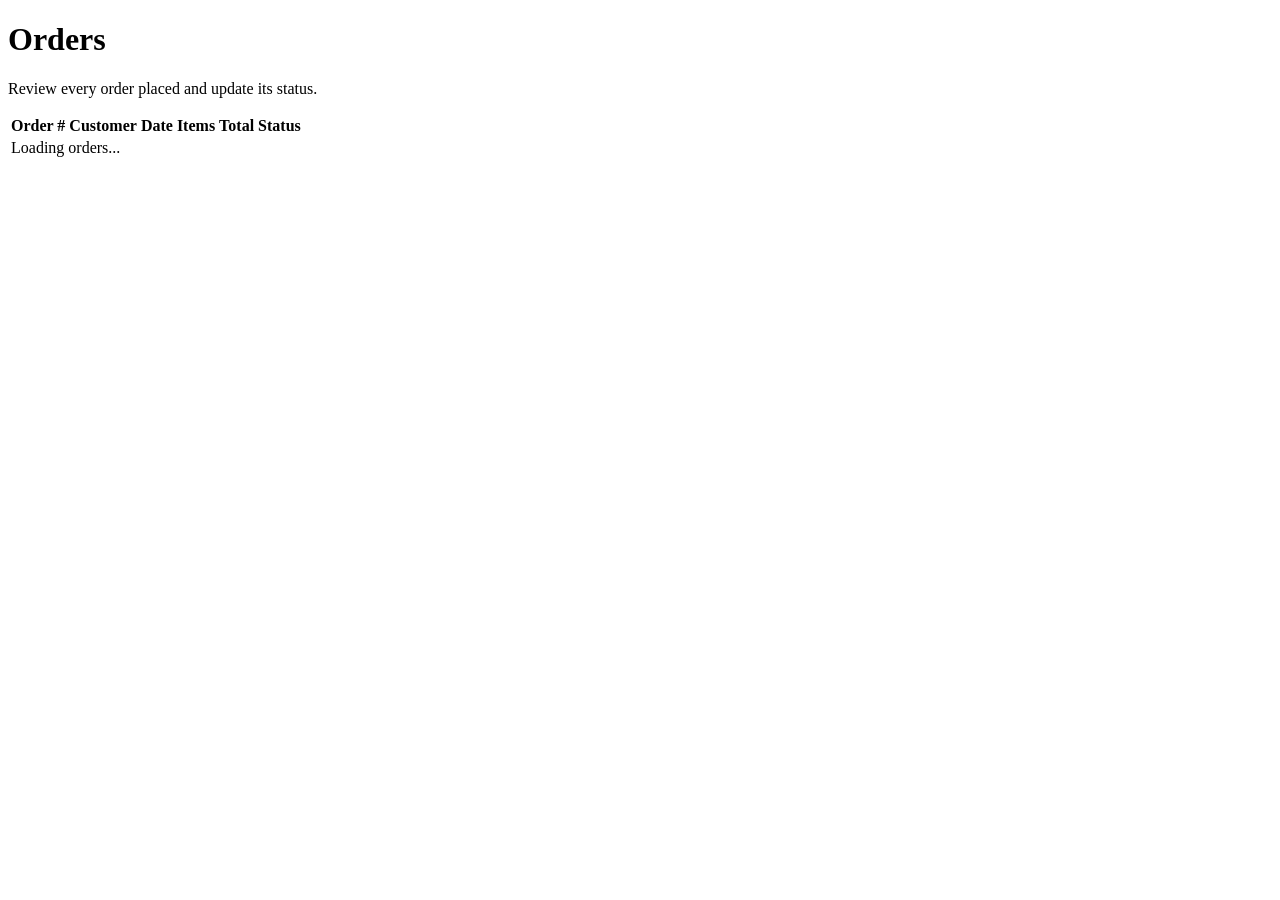
==== src/main/resources/static/admin-orders.html @ b2b2ad3f "problem changed" ====
<!DOCTYPE html>
<html lang="en">
<head>
<meta charset="UTF-8">
<meta name="viewport" content="width=device-width, initial-scale=1.0">
<title>Manage orders — Shopcraft</title>
<link rel="preconnect" href="https://fonts.googleapis.com">
<link href="https://fonts.googleapis.com/css2?family=Fraunces:wght@600;700&family=Inter:wght@400;500;600;700&display=swap" rel="stylesheet">
<link rel="stylesheet" href="css/common.css">
<link rel="stylesheet" href="css/admin.css">
</head>
<body>

<header class="site-header" id="site-header"></header>

<main class="container">
  <div class="admin-toolbar">
    <div>
      <h1 class="page-title" style="padding:0;">Orders</h1>
      <p class="muted">Review every order placed and update its status.</p>
    </div>
  </div>

  <div id="alert-box" class="alert alert-error"></div>

  <div class="admin-table-wrap">
    <table class="admin-table">
      <thead>
        <tr>
          <th>Order #</th>
          <th>Customer</th>
          <th>Date</th>
          <th>Items</th>
          <th>Total</th>
          <th>Status</th>
        </tr>
      </thead>
      <tbody id="orders-tbody">
        <tr><td colspan="6" class="muted">Loading orders...</td></tr>
      </tbody>
    </table>
  </div>
</main>

<script src="js/common.js"></script>
<script src="js/admin-orders.js"></script>
</body>
</html>
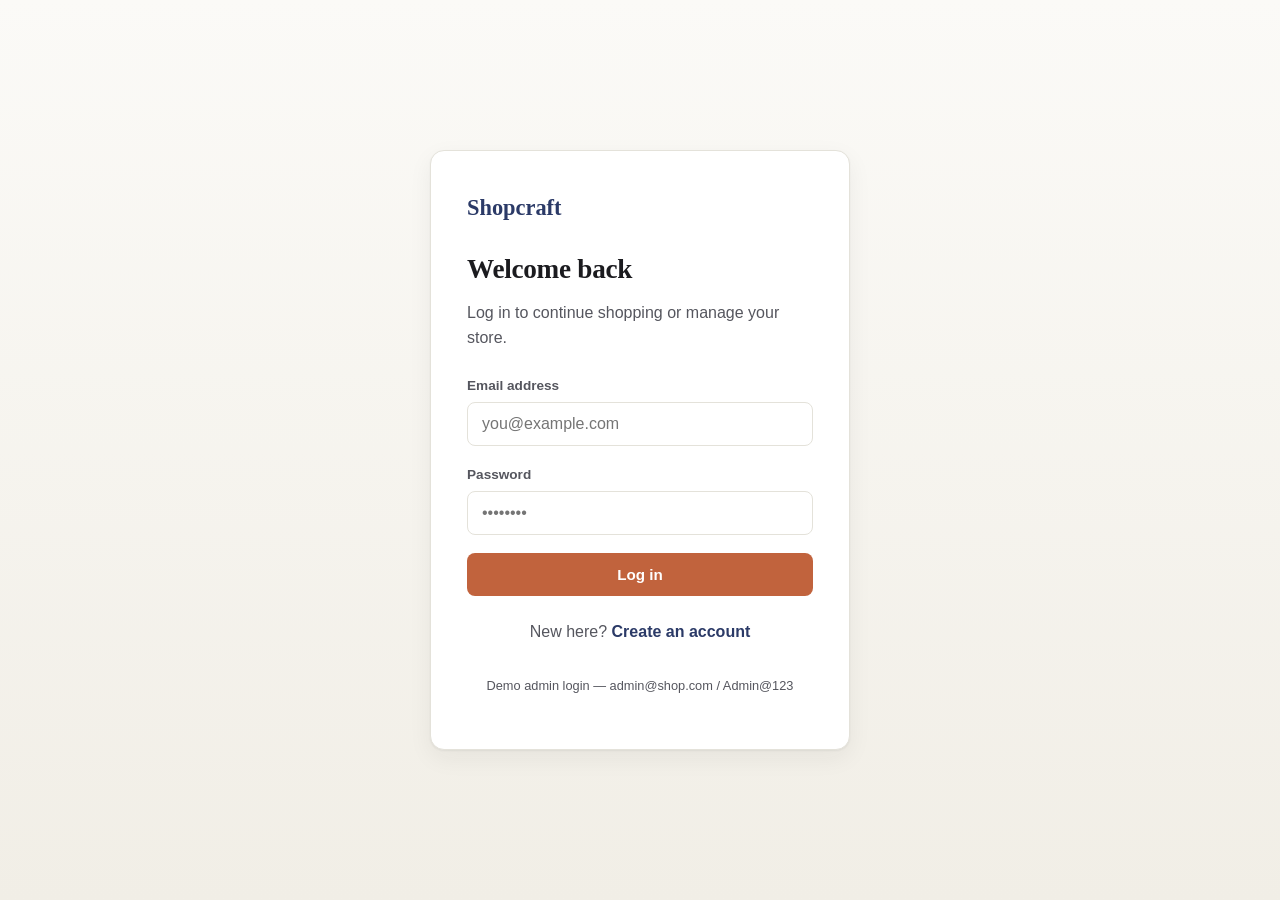
==== commit 19d1ee2c: "frontend changed" ====
--- a/src/main/resources/static/admin-orders.html
+++ b/src/main/resources/static/admin-orders.html
@@ -6,8 +6,8 @@
 <title>Manage orders — Shopcraft</title>
 <link rel="preconnect" href="https://fonts.googleapis.com">
 <link href="https://fonts.googleapis.com/css2?family=Fraunces:wght@600;700&family=Inter:wght@400;500;600;700&display=swap" rel="stylesheet">
-<link rel="stylesheet" href="css/common.css">
-<link rel="stylesheet" href="css/admin.css">
+<link rel="stylesheet" href="common.css">
+<link rel="stylesheet" href="admin.css">
 </head>
 <body>
 
@@ -42,7 +42,7 @@
   </div>
 </main>
 
-<script src="js/common.js"></script>
-<script src="js/admin-orders.js"></script>
+<script src="common.js"></script>
+<script src="admin-orders.js"></script>
 </body>
 </html>
--- a/src/main/resources/static/common.css
+++ b/src/main/resources/static/common.css
@@ -0,0 +1,237 @@
+/* ============================================================
+   SHOPCRAFT — shared design tokens & base styles
+   Include this file on every page, before the page-specific CSS.
+   ============================================================ */
+
+:root {
+  /* Color */
+  --ink:        #1B1B1F;   /* primary text */
+  --ink-soft:   #55565E;   /* secondary text */
+  --paper:      #FBFAF7;   /* page background */
+  --surface:    #FFFFFF;   /* card background */
+  --line:       #E4E2DA;   /* hairline borders */
+  --indigo:     #2B3A67;   /* brand primary (deep indigo) */
+  --indigo-ink: #1E2A4D;   /* pressed/hover state of primary */
+  --clay:       #C1633D;   /* accent — CTAs, prices, highlights */
+  --clay-ink:   #A34F2E;
+  --moss:       #4C7A5E;   /* success / delivered */
+  --amber:      #C99A2E;   /* pending / warning */
+  --rose:       #B4453B;   /* error / cancelled */
+
+  /* Type */
+  --font-head: "Fraunces", Georgia, "Times New Roman", serif;
+  --font-body: "Inter", -apple-system, BlinkMacSystemFont, "Segoe UI", sans-serif;
+
+  /* Layout */
+  --radius-s: 4px;
+  --radius-m: 8px;
+  --radius-l: 14px;
+  --shadow-card: 0 1px 2px rgba(27,27,31,0.06), 0 8px 24px rgba(27,27,31,0.06);
+  --container: 1180px;
+}
+
+* { box-sizing: border-box; }
+
+html, body {
+  margin: 0;
+  padding: 0;
+  background: var(--paper);
+  color: var(--ink);
+  font-family: var(--font-body);
+  font-size: 16px;
+  line-height: 1.55;
+  -webkit-font-smoothing: antialiased;
+}
+
+h1, h2, h3, h4 {
+  font-family: var(--font-head);
+  font-weight: 600;
+  line-height: 1.15;
+  margin: 0 0 0.5em 0;
+  letter-spacing: -0.01em;
+}
+
+a { color: inherit; text-decoration: none; }
+img { max-width: 100%; display: block; }
+button { font-family: inherit; cursor: pointer; }
+input, select, textarea { font-family: inherit; font-size: 1rem; }
+
+:focus-visible {
+  outline: 2px solid var(--indigo);
+  outline-offset: 2px;
+}
+
+.container {
+  max-width: var(--container);
+  margin: 0 auto;
+  padding: 0 24px;
+}
+
+/* ---------- Top navigation (shared shell) ---------- */
+.site-header {
+  position: sticky;
+  top: 0;
+  z-index: 50;
+  background: var(--surface);
+  border-bottom: 1px solid var(--line);
+}
+
+.nav-row {
+  display: flex;
+  align-items: center;
+  justify-content: space-between;
+  height: 68px;
+}
+
+.brand {
+  font-family: var(--font-head);
+  font-size: 1.4rem;
+  font-weight: 700;
+  color: var(--indigo);
+}
+
+.nav-links {
+  display: flex;
+  align-items: center;
+  gap: 28px;
+  font-size: 0.95rem;
+  color: var(--ink-soft);
+}
+
+.nav-links a:hover { color: var(--ink); }
+
+.nav-cart {
+  position: relative;
+  display: inline-flex;
+  align-items: center;
+  gap: 6px;
+}
+
+.cart-badge {
+  background: var(--clay);
+  color: #fff;
+  font-size: 0.7rem;
+  font-weight: 700;
+  min-width: 18px;
+  height: 18px;
+  border-radius: 999px;
+  display: inline-flex;
+  align-items: center;
+  justify-content: center;
+  padding: 0 4px;
+}
+
+/* ---------- Buttons ---------- */
+.btn {
+  display: inline-flex;
+  align-items: center;
+  justify-content: center;
+  gap: 8px;
+  padding: 12px 22px;
+  border-radius: var(--radius-m);
+  border: 1px solid transparent;
+  font-size: 0.95rem;
+  font-weight: 600;
+  transition: transform 0.08s ease, background 0.15s ease, border-color 0.15s ease;
+}
+.btn:active { transform: scale(0.98); }
+
+.btn-primary {
+  background: var(--clay);
+  color: #fff;
+}
+.btn-primary:hover { background: var(--clay-ink); }
+
+.btn-dark {
+  background: var(--indigo);
+  color: #fff;
+}
+.btn-dark:hover { background: var(--indigo-ink); }
+
+.btn-outline {
+  background: transparent;
+  border-color: var(--line);
+  color: var(--ink);
+}
+.btn-outline:hover { border-color: var(--ink); }
+
+.btn-danger {
+  background: transparent;
+  border-color: var(--rose);
+  color: var(--rose);
+}
+.btn-danger:hover { background: var(--rose); color: #fff; }
+
+.btn-block { width: 100%; }
+.btn:disabled { opacity: 0.5; cursor: not-allowed; }
+
+/* ---------- Forms ---------- */
+.field { margin-bottom: 18px; }
+.field label {
+  display: block;
+  font-size: 0.85rem;
+  font-weight: 600;
+  color: var(--ink-soft);
+  margin-bottom: 6px;
+}
+.field input, .field select, .field textarea {
+  width: 100%;
+  padding: 12px 14px;
+  border: 1px solid var(--line);
+  border-radius: var(--radius-m);
+  background: var(--surface);
+  color: var(--ink);
+}
+.field input:focus, .field select:focus, .field textarea:focus {
+  border-color: var(--indigo);
+}
+.field-error {
+  color: var(--rose);
+  font-size: 0.8rem;
+  margin-top: 6px;
+}
+
+/* ---------- Cards ---------- */
+.card {
+  background: var(--surface);
+  border: 1px solid var(--line);
+  border-radius: var(--radius-l);
+  box-shadow: var(--shadow-card);
+}
+
+/* ---------- Status pill ---------- */
+.status-pill {
+  display: inline-block;
+  padding: 4px 12px;
+  border-radius: 999px;
+  font-size: 0.78rem;
+  font-weight: 700;
+}
+.status-PLACED    { background: #FBEFD9; color: var(--amber); }
+.status-CONFIRMED { background: #E3E9FB; color: var(--indigo); }
+.status-SHIPPED   { background: #E3E9FB; color: var(--indigo); }
+.status-DELIVERED { background: #E1EEE5; color: var(--moss); }
+.status-CANCELLED { background: #F6E1DF; color: var(--rose); }
+
+/* ---------- Toast / alert banner ---------- */
+.alert {
+  padding: 12px 16px;
+  border-radius: var(--radius-m);
+  font-size: 0.9rem;
+  margin-bottom: 18px;
+  display: none;
+}
+.alert.show { display: block; }
+.alert-error   { background: #F6E1DF; color: var(--rose); }
+.alert-success { background: #E1EEE5; color: var(--moss); }
+
+/* ---------- Utility ---------- */
+.text-center { text-align: center; }
+.muted { color: var(--ink-soft); }
+.mt-24 { margin-top: 24px; }
+.mb-24 { margin-bottom: 24px; }
+
+@media (max-width: 720px) {
+  .nav-links { gap: 16px; font-size: 0.85rem; }
+  .container { padding: 0 16px; }
+}
--- a/src/main/resources/static/admin.css
+++ b/src/main/resources/static/admin.css
@@ -0,0 +1,107 @@
+/* Shared styles for all admin pages: dashboard, products, orders */
+
+.page-title { padding: 32px 0 4px; font-size: 1.9rem; }
+
+/* ---- Dashboard ---- */
+.stat-grid {
+  display: grid;
+  grid-template-columns: repeat(auto-fit, minmax(200px, 1fr));
+  gap: 16px;
+  margin-bottom: 32px;
+}
+.stat-card { padding: 22px; }
+.stat-label { color: var(--ink-soft); font-size: 0.85rem; margin-bottom: 6px; }
+.stat-value { font-family: var(--font-head); font-size: 1.8rem; font-weight: 700; }
+
+.admin-quicklinks {
+  display: grid;
+  grid-template-columns: repeat(auto-fit, minmax(240px, 1fr));
+  gap: 16px;
+  padding-bottom: 64px;
+}
+.quicklink { padding: 24px; transition: box-shadow 0.15s ease; }
+.quicklink:hover { box-shadow: var(--shadow-card); }
+
+/* ---- Admin toolbar (products / orders pages) ---- */
+.admin-toolbar {
+  display: flex;
+  justify-content: space-between;
+  align-items: center;
+  margin-bottom: 20px;
+  flex-wrap: wrap;
+  gap: 12px;
+}
+
+/* ---- Admin table ---- */
+.admin-table-wrap {
+  overflow-x: auto;
+  padding-bottom: 64px;
+}
+.admin-table {
+  width: 100%;
+  border-collapse: collapse;
+  background: var(--surface);
+  border: 1px solid var(--line);
+  border-radius: var(--radius-l);
+  overflow: hidden;
+}
+.admin-table th, .admin-table td {
+  text-align: left;
+  padding: 14px 16px;
+  border-bottom: 1px solid var(--line);
+  font-size: 0.9rem;
+  white-space: nowrap;
+}
+.admin-table th {
+  background: #F5F3ED;
+  color: var(--ink-soft);
+  font-weight: 600;
+  font-size: 0.78rem;
+  text-transform: none;
+}
+.admin-table tr:last-child td { border-bottom: none; }
+
+.table-actions { display: flex; gap: 8px; }
+.icon-btn {
+  padding: 6px 12px;
+  font-size: 0.82rem;
+  border-radius: var(--radius-s);
+  border: 1px solid var(--line);
+  background: var(--surface);
+}
+.icon-btn:hover { border-color: var(--ink); }
+
+/* ---- Modal (used for add/edit product form) ---- */
+.modal-overlay {
+  position: fixed;
+  inset: 0;
+  background: rgba(27,27,31,0.45);
+  display: none;
+  align-items: center;
+  justify-content: center;
+  z-index: 100;
+  padding: 24px;
+}
+.modal-overlay.show { display: flex; }
+.modal-box {
+  background: var(--surface);
+  border-radius: var(--radius-l);
+  padding: 28px;
+  width: 100%;
+  max-width: 480px;
+  max-height: 90vh;
+  overflow-y: auto;
+}
+.modal-head {
+  display: flex;
+  justify-content: space-between;
+  align-items: center;
+  margin-bottom: 18px;
+}
+.modal-close { background: none; border: none; font-size: 1.3rem; color: var(--ink-soft); }
+
+select#status-select {
+  padding: 6px 10px;
+  border-radius: var(--radius-s);
+  border: 1px solid var(--line);
+}
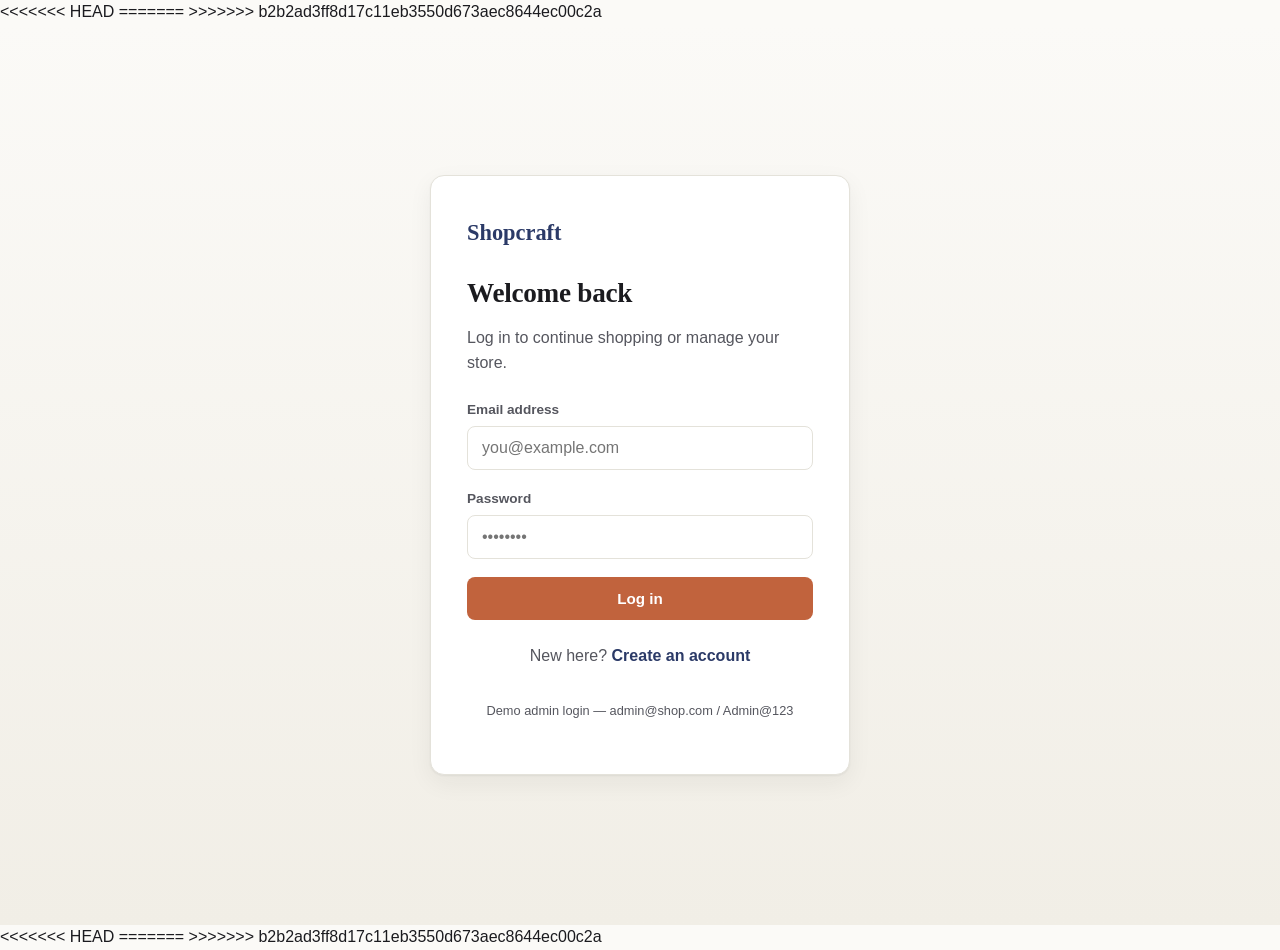
==== commit d0dcd414: "Frontend Changed" ====
--- a/src/main/resources/static/admin-orders.html
+++ b/src/main/resources/static/admin-orders.html
@@ -6,8 +6,13 @@
 <title>Manage orders — Shopcraft</title>
 <link rel="preconnect" href="https://fonts.googleapis.com">
 <link href="https://fonts.googleapis.com/css2?family=Fraunces:wght@600;700&family=Inter:wght@400;500;600;700&display=swap" rel="stylesheet">
+<<<<<<< HEAD
 <link rel="stylesheet" href="common.css">
 <link rel="stylesheet" href="admin.css">
+=======
+<link rel="stylesheet" href="css/common.css">
+<link rel="stylesheet" href="css/admin.css">
+>>>>>>> b2b2ad3ff8d17c11eb3550d673aec8644ec00c2a
 </head>
 <body>
 
@@ -42,7 +47,12 @@
   </div>
 </main>
 
+<<<<<<< HEAD
 <script src="common.js"></script>
 <script src="admin-orders.js"></script>
+=======
+<script src="js/common.js"></script>
+<script src="js/admin-orders.js"></script>
+>>>>>>> b2b2ad3ff8d17c11eb3550d673aec8644ec00c2a
 </body>
 </html>
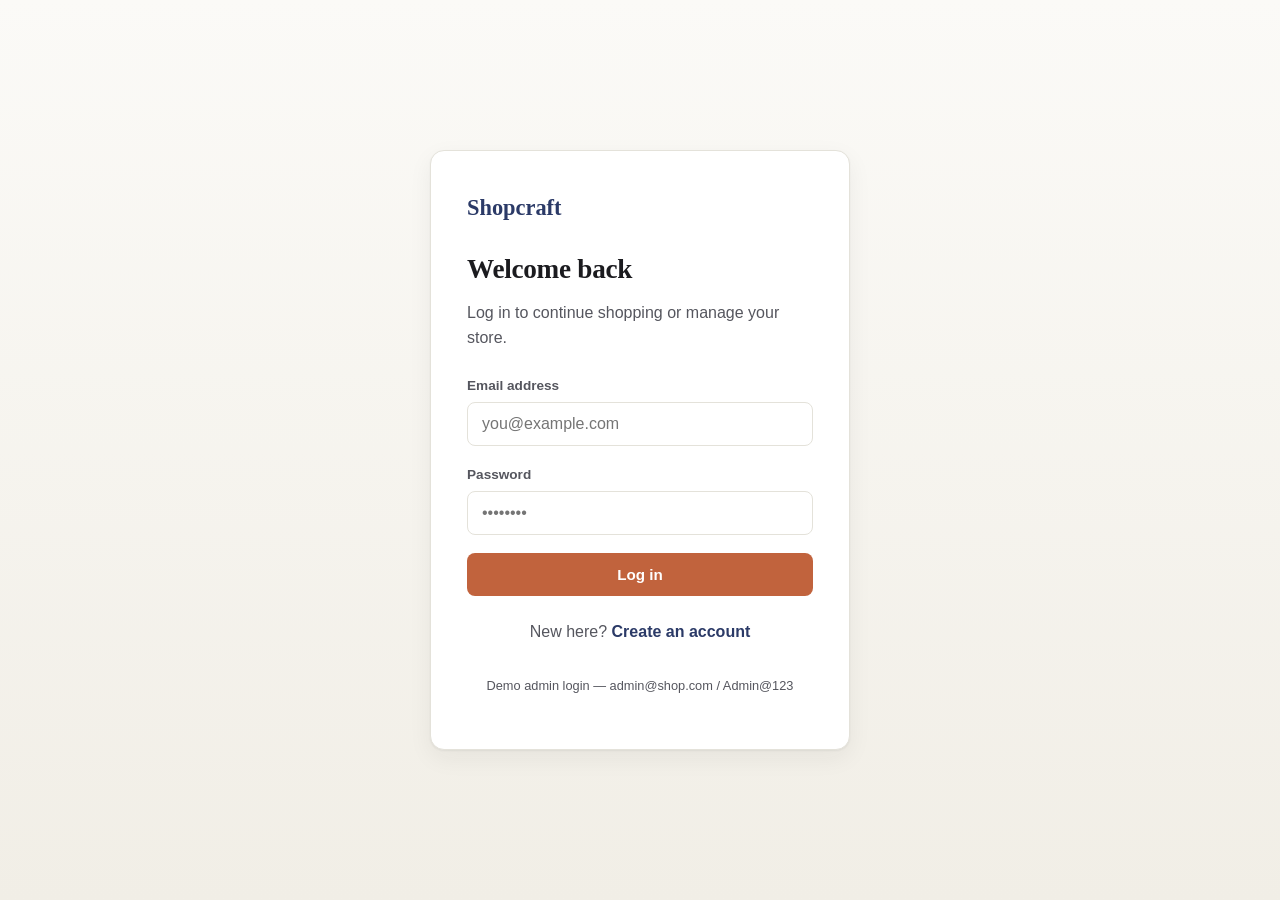
==== commit 2b21db27: "CHANGES ADDED" ====
--- a/src/main/resources/static/admin-orders.html
+++ b/src/main/resources/static/admin-orders.html
@@ -6,13 +6,8 @@
 <title>Manage orders — Shopcraft</title>
 <link rel="preconnect" href="https://fonts.googleapis.com">
 <link href="https://fonts.googleapis.com/css2?family=Fraunces:wght@600;700&family=Inter:wght@400;500;600;700&display=swap" rel="stylesheet">
-<<<<<<< HEAD
 <link rel="stylesheet" href="common.css">
 <link rel="stylesheet" href="admin.css">
-=======
-<link rel="stylesheet" href="css/common.css">
-<link rel="stylesheet" href="css/admin.css">
->>>>>>> b2b2ad3ff8d17c11eb3550d673aec8644ec00c2a
 </head>
 <body>
 
@@ -47,12 +42,7 @@
   </div>
 </main>
 
-<<<<<<< HEAD
 <script src="common.js"></script>
 <script src="admin-orders.js"></script>
-=======
-<script src="js/common.js"></script>
-<script src="js/admin-orders.js"></script>
->>>>>>> b2b2ad3ff8d17c11eb3550d673aec8644ec00c2a
 </body>
 </html>
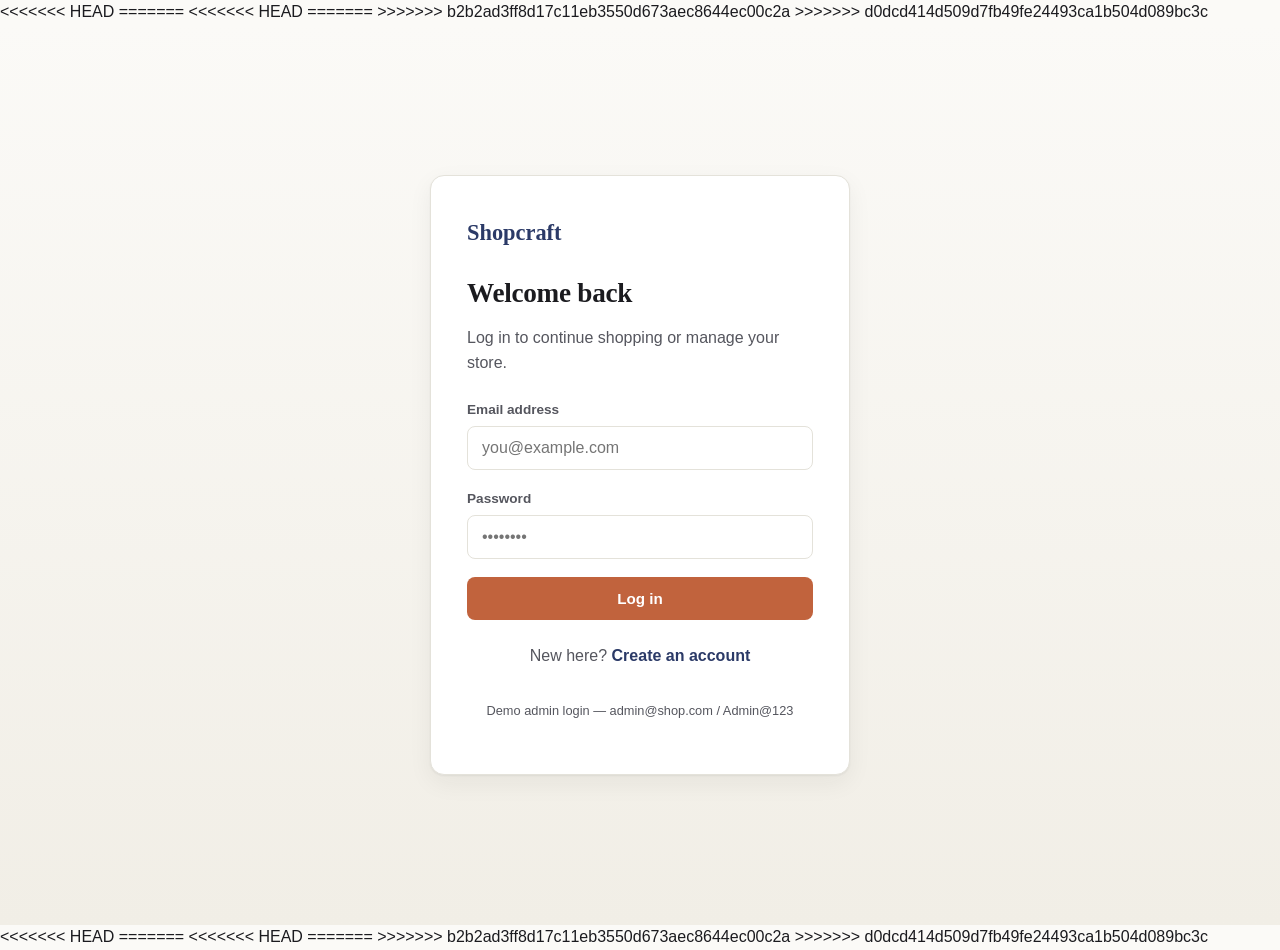
==== commit 3e247c82: "frontend changed" ====
--- a/src/main/resources/static/admin-orders.html
+++ b/src/main/resources/static/admin-orders.html
@@ -6,8 +6,18 @@
 <title>Manage orders — Shopcraft</title>
 <link rel="preconnect" href="https://fonts.googleapis.com">
 <link href="https://fonts.googleapis.com/css2?family=Fraunces:wght@600;700&family=Inter:wght@400;500;600;700&display=swap" rel="stylesheet">
+<<<<<<< HEAD
 <link rel="stylesheet" href="common.css">
 <link rel="stylesheet" href="admin.css">
+=======
+<<<<<<< HEAD
+<link rel="stylesheet" href="common.css">
+<link rel="stylesheet" href="admin.css">
+=======
+<link rel="stylesheet" href="css/common.css">
+<link rel="stylesheet" href="css/admin.css">
+>>>>>>> b2b2ad3ff8d17c11eb3550d673aec8644ec00c2a
+>>>>>>> d0dcd414d509d7fb49fe24493ca1b504d089bc3c
 </head>
 <body>
 
@@ -42,7 +52,17 @@
   </div>
 </main>
 
+<<<<<<< HEAD
 <script src="common.js"></script>
 <script src="admin-orders.js"></script>
+=======
+<<<<<<< HEAD
+<script src="common.js"></script>
+<script src="admin-orders.js"></script>
+=======
+<script src="js/common.js"></script>
+<script src="js/admin-orders.js"></script>
+>>>>>>> b2b2ad3ff8d17c11eb3550d673aec8644ec00c2a
+>>>>>>> d0dcd414d509d7fb49fe24493ca1b504d089bc3c
 </body>
 </html>
